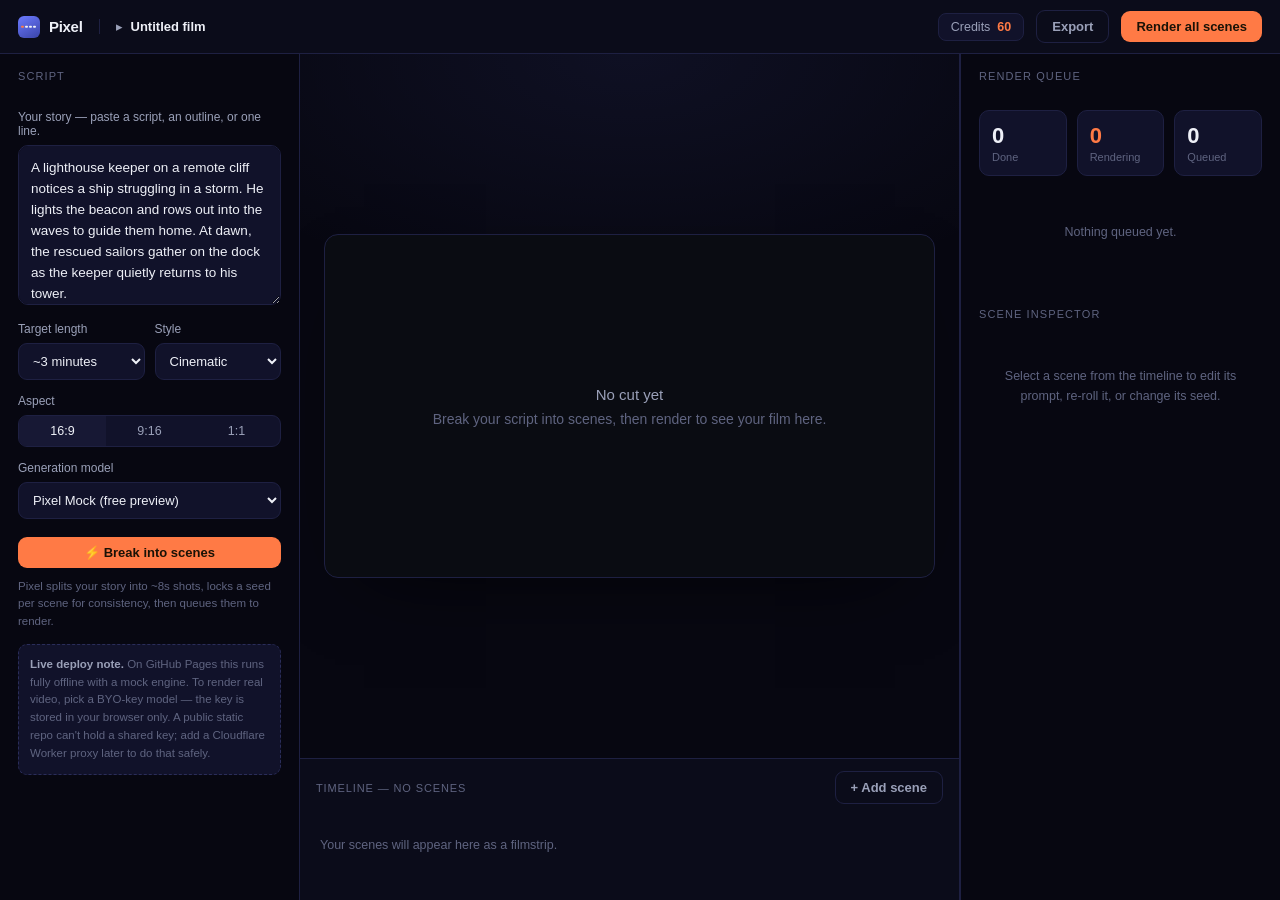
==== app.html @ e86238a8 "Added files" ====
<!DOCTYPE html>
<html lang="en">
<head>
<meta charset="UTF-8">
<meta name="viewport" content="width=device-width, initial-scale=1.0">
<title>Pixel Studio</title>
<style>
  :root{
    --bg:#070711;--bg-raise:#0b0c1a;--panel:#11122a;--panel-2:#171834;
    --line:#1e2042;--line-2:#2a2d5a;--ink:#eef0f7;--ink-dim:#9aa0b8;--ink-faint:#5f6480;
    --amber:#ff7a45;--amber-soft:rgba(255,122,69,.16);--indigo:#6c7bff;
    --green:#5ad19b;--radius:12px;--ease:cubic-bezier(.2,.7,.2,1);
  }
  *{box-sizing:border-box;margin:0;padding:0}
  body{background:var(--bg);color:var(--ink);height:100vh;overflow:hidden;
    font-family:"Inter",-apple-system,BlinkMacSystemFont,"Segoe UI",Roboto,sans-serif;
    -webkit-font-smoothing:antialiased;font-size:14px}
  button{font:inherit;cursor:pointer;border:0;background:none;color:inherit}
  input,textarea,select{font:inherit;color:inherit}
  ::-webkit-scrollbar{width:10px;height:10px}
  ::-webkit-scrollbar-thumb{background:var(--line-2);border-radius:8px;border:3px solid var(--bg)}
  :focus-visible{outline:2px solid var(--amber);outline-offset:2px;border-radius:6px}

  .app{display:grid;grid-template-rows:54px 1fr;height:100vh}

  /* top bar */
  .topbar{display:flex;align-items:center;justify-content:space-between;
    padding:0 18px;border-bottom:1px solid var(--line);background:var(--bg-raise)}
  .tb-left{display:flex;align-items:center;gap:16px}
  .brand{display:flex;align-items:center;gap:9px;font-weight:680;letter-spacing:-.02em;font-size:15px;color:var(--ink);text-decoration:none}
  .mark{width:22px;height:22px;border-radius:6px;background:linear-gradient(150deg,var(--indigo),#3a44a8);position:relative;overflow:hidden}
  .mark::after{content:"";position:absolute;left:3px;top:50%;transform:translateY(-50%);width:2.5px;height:2.5px;border-radius:50%;background:var(--amber);box-shadow:4px 0 0 #eef0f7,8px 0 0 #eef0f7,12px 0 0 #eef0f7}
  .proj{display:flex;align-items:center;gap:8px;color:var(--ink-dim);font-size:13px;padding-left:16px;border-left:1px solid var(--line)}
  .proj input{background:none;border:0;color:var(--ink);font-weight:560;width:200px}
  .tb-right{display:flex;align-items:center;gap:12px}
  .credits{font-size:12.5px;color:var(--ink-dim);display:flex;align-items:center;gap:7px;
    background:var(--panel);border:1px solid var(--line);padding:6px 12px;border-radius:8px}
  .credits b{color:var(--amber);font-variant-numeric:tabular-nums}
  .btn{padding:8px 15px;border-radius:9px;font-size:13px;font-weight:560;transition:.22s var(--ease)}
  .btn-amber{background:var(--amber);color:#1a1206}
  .btn-amber:hover{transform:translateY(-1px);box-shadow:0 10px 26px rgba(255,122,69,.26)}
  .btn-amber:disabled{opacity:.4;cursor:not-allowed;transform:none;box-shadow:none}
  .btn-ghost{color:var(--ink-dim);border:1px solid var(--line)}
  .btn-ghost:hover{color:var(--ink);border-color:var(--line-2)}

  /* body: 3 columns */
  .body{display:grid;grid-template-columns:300px 1fr 320px;overflow:hidden}
  .col{overflow-y:auto;border-right:1px solid var(--line)}
  .col:last-child{border-right:0;border-left:1px solid var(--line)}
  .pad{padding:18px}
  .col-head{font-size:11px;letter-spacing:.1em;text-transform:uppercase;color:var(--ink-faint);
    padding:16px 18px 10px;position:sticky;top:0;background:var(--bg);z-index:2}

  /* left: script + settings */
  label.fld{display:block;font-size:12px;color:var(--ink-dim);margin:0 0 7px}
  textarea.script{width:100%;min-height:160px;background:var(--panel);border:1px solid var(--line);
    border-radius:10px;padding:12px;resize:vertical;line-height:1.55;font-size:13.5px}
  textarea.script:focus{border-color:var(--line-2);outline:none}
  .row{display:flex;gap:10px;margin-top:14px}
  .ctrl{flex:1}
  select,.numin{width:100%;background:var(--panel);border:1px solid var(--line);border-radius:9px;padding:9px 10px;font-size:13px}
  .seg{display:flex;background:var(--panel);border:1px solid var(--line);border-radius:9px;overflow:hidden}
  .seg button{flex:1;padding:8px;font-size:12.5px;color:var(--ink-dim)}
  .seg button.on{background:var(--panel-2);color:var(--ink)}
  .breakdown-btn{width:100%;margin-top:18px}
  .hint{font-size:11.5px;color:var(--ink-faint);margin-top:10px;line-height:1.5}
  .model-pick{margin-top:8px}
  .keynote{margin-top:14px;font-size:11.5px;color:var(--ink-faint);background:var(--panel);
    border:1px dashed var(--line-2);border-radius:9px;padding:11px;line-height:1.55}
  .keynote b{color:var(--ink-dim)}

  /* center: timeline / canvas */
  .stage{display:grid;grid-template-rows:1fr auto;overflow:hidden;height:100%}
  .preview{display:grid;place-items:center;padding:24px;overflow:auto;position:relative;
    background:radial-gradient(700px 360px at 50% 0%,rgba(108,123,255,.08),transparent 70%)}
  .player{width:min(100%,720px);aspect-ratio:16/9;border-radius:14px;border:1px solid var(--line);
    background:#0a0c12;position:relative;overflow:hidden;box-shadow:0 30px 80px -40px rgba(0,0,0,.8)}
  .player .frame{position:absolute;inset:0;background-size:cover;background-position:center;transition:.4s}
  .player .empty{position:absolute;inset:0;display:grid;place-items:center;text-align:center;color:var(--ink-faint);padding:30px}
  .player .empty .big{font-size:15px;color:var(--ink-dim);margin-bottom:8px}
  .player .ov{position:absolute;left:14px;top:14px;font-size:11px;background:rgba(8,10,16,.7);
    backdrop-filter:blur(5px);padding:5px 10px;border-radius:7px;color:var(--ink-dim)}
  .player .ply{position:absolute;left:50%;bottom:16px;transform:translateX(-50%);display:flex;gap:8px;align-items:center;
    background:rgba(8,10,16,.66);backdrop-filter:blur(8px);padding:8px 12px;border-radius:100px;border:1px solid var(--line)}
  .player .ply button{width:28px;height:28px;border-radius:50%;display:grid;place-items:center;color:var(--ink)}
  .player .scrub{width:200px;height:4px;border-radius:3px;background:var(--line-2);position:relative}
  .player .scrub i{position:absolute;left:0;top:0;height:100%;width:0;background:var(--amber);border-radius:3px}
  .ttime{font-size:11px;color:var(--ink-dim);font-variant-numeric:tabular-nums}

  /* timeline tracks */
  .tl{border-top:1px solid var(--line);background:var(--bg-raise);padding:12px 16px 16px}
  .tl-top{display:flex;justify-content:space-between;align-items:center;margin-bottom:10px}
  .tl-top .lbl{font-size:11px;letter-spacing:.08em;text-transform:uppercase;color:var(--ink-faint)}
  .tl-actions{display:flex;gap:8px}
  .scenes{display:flex;gap:8px;overflow-x:auto;padding-bottom:8px}
  .sc{flex:0 0 132px;border-radius:10px;border:1px solid var(--line);background:var(--panel);
    overflow:hidden;cursor:pointer;transition:.2s var(--ease);position:relative}
  .sc:hover{border-color:var(--line-2);transform:translateY(-2px)}
  .sc.sel{border-color:var(--amber)}
  .sc .thumb{height:72px;background-size:cover;background-position:center;position:relative}
  .sc.queued .thumb{filter:grayscale(.6) brightness(.6)}
  .sc.rendering .thumb::after{content:"";position:absolute;inset:0;
    background:linear-gradient(110deg,transparent 30%,rgba(255,122,69,.28) 50%,transparent 70%);
    background-size:200% 100%;animation:sweep 1.4s linear infinite}
  @keyframes sweep{0%{background-position:200% 0}100%{background-position:-60% 0}}
  .sc .meta{padding:7px 9px}
  .sc .meta .t{font-size:11px;font-weight:560;white-space:nowrap;overflow:hidden;text-overflow:ellipsis}
  .sc .meta .s{font-size:10px;color:var(--ink-faint);margin-top:2px;display:flex;align-items:center;gap:5px}
  .sc .meta .s .pip{width:6px;height:6px;border-radius:50%;background:var(--ink-faint)}
  .sc.done .pip{background:var(--green)}
  .sc.rendering .pip{background:var(--amber)}
  .sc .pbar{height:3px;background:var(--line);position:relative}
  .sc .pbar i{position:absolute;inset:0;width:0;background:var(--amber);transition:width .4s}
  .sc.done .pbar i{width:100%;background:var(--green)}

  /* right: render queue + scene inspector */
  .queue-stat{display:flex;gap:10px;margin-bottom:16px}
  .qs{flex:1;background:var(--panel);border:1px solid var(--line);border-radius:10px;padding:12px}
  .qs .v{font-size:22px;font-weight:680;letter-spacing:-.02em;font-variant-numeric:tabular-nums}
  .qs .k{font-size:11px;color:var(--ink-faint);margin-top:2px}
  .qs.act .v{color:var(--amber)}
  .qrow{display:flex;align-items:center;gap:11px;padding:11px 0;border-bottom:1px solid var(--line)}
  .qrow .qi{width:30px;height:30px;border-radius:8px;flex:0 0 30px;background-size:cover;background-position:center;position:relative}
  .qrow .qt{flex:1;min-width:0}
  .qrow .qt .a{font-size:12.5px;white-space:nowrap;overflow:hidden;text-overflow:ellipsis}
  .qrow .qt .b{font-size:11px;color:var(--ink-faint);margin-top:2px}
  .qrow .qstate{font-size:11px;padding:3px 8px;border-radius:6px;background:var(--panel);color:var(--ink-dim);white-space:nowrap}
  .qrow.rendering .qstate{background:var(--amber-soft);color:var(--amber)}
  .qrow.done .qstate{color:var(--green)}

  .inspector{margin-top:6px}
  .insp-thumb{width:100%;aspect-ratio:16/9;border-radius:10px;background-size:cover;background-position:center;border:1px solid var(--line);margin-bottom:12px}
  .insp-prompt{width:100%;min-height:80px;background:var(--panel);border:1px solid var(--line);border-radius:9px;padding:10px;font-size:12.5px;line-height:1.5;resize:vertical}
  .insp-actions{display:flex;gap:8px;margin-top:10px}
  .insp-actions .btn{flex:1;text-align:center}
  .empty-insp{color:var(--ink-faint);font-size:12.5px;text-align:center;padding:30px 10px;line-height:1.6}

  .toast{position:fixed;bottom:22px;left:50%;transform:translateX(-50%) translateY(20px);
    background:var(--panel-2);border:1px solid var(--line-2);border-radius:10px;padding:11px 16px;
    font-size:13px;opacity:0;transition:.3s var(--ease);z-index:100;box-shadow:0 20px 50px -20px rgba(0,0,0,.7)}
  .toast.show{opacity:1;transform:translateX(-50%) translateY(0)}

  @media(max-width:1080px){.body{grid-template-columns:260px 1fr}.col.right{display:none}}
  @media(max-width:720px){.body{grid-template-columns:1fr}.col.left{display:none}}
  @media(prefers-reduced-motion:reduce){*{animation:none!important;transition:none!important}}
</style>
</head>
<body>
<div class="app">

  <!-- TOP BAR -->
  <div class="topbar">
    <div class="tb-left">
      <a class="brand" href="index.html"><span class="mark"></span>Pixel</a>
      <div class="proj">▸ <input id="projname" value="Untitled film" spellcheck="false"></div>
    </div>
    <div class="tb-right">
      <div class="credits">Credits <b id="credits">60</b></div>
      <button class="btn btn-ghost" id="exportBtn">Export</button>
      <button class="btn btn-amber" id="renderAll">Render all scenes</button>
    </div>
  </div>

  <div class="body">
    <!-- LEFT: script + settings -->
    <div class="col left">
      <div class="col-head">Script</div>
      <div class="pad">
        <label class="fld">Your story — paste a script, an outline, or one line.</label>
        <textarea class="script" id="script" spellcheck="false">A lighthouse keeper on a remote cliff notices a ship struggling in a storm. He lights the beacon and rows out into the waves to guide them home. At dawn, the rescued sailors gather on the dock as the keeper quietly returns to his tower.</textarea>

        <div class="row">
          <div class="ctrl">
            <label class="fld">Target length</label>
            <select id="length">
              <option value="60">~1 minute</option>
              <option value="180" selected>~3 minutes</option>
              <option value="300">~5 minutes</option>
            </select>
          </div>
          <div class="ctrl">
            <label class="fld">Style</label>
            <select id="style">
              <option>Cinematic</option><option>Animated</option><option>Documentary</option><option>Noir</option>
            </select>
          </div>
        </div>

        <div class="row">
          <div class="ctrl">
            <label class="fld">Aspect</label>
            <div class="seg" id="aspect">
              <button class="on" data-a="16:9">16:9</button>
              <button data-a="9:16">9:16</button>
              <button data-a="1:1">1:1</button>
            </div>
          </div>
        </div>

        <div class="model-pick">
          <label class="fld" style="margin-top:14px">Generation model</label>
          <select id="model">
            <option value="mock">Pixel Mock (free preview)</option>
            <option value="runway">Runway Gen-4 (BYO key)</option>
            <option value="luma">Luma Dream Machine (BYO key)</option>
            <option value="kling">Kling via fal.ai (BYO key)</option>
            <option value="wan">Wan 2.2 self-hosted</option>
          </select>
        </div>

        <button class="btn btn-amber breakdown-btn" id="breakdown">⚡ Break into scenes</button>
        <p class="hint">Pixel splits your story into ~8s shots, locks a seed per scene for consistency, then queues them to render.</p>

        <div class="keynote">
          <b>Live deploy note.</b> On GitHub Pages this runs fully offline with a mock engine. To render real video, pick a BYO-key model — the key is stored in your browser only. A public static repo can't hold a shared key; add a Cloudflare Worker proxy later to do that safely.
        </div>
      </div>
    </div>

    <!-- CENTER: preview + timeline -->
    <div class="col" style="overflow:hidden">
      <div class="stage">
        <div class="preview">
          <div class="player" id="player">
            <div class="empty" id="playerEmpty">
              <div>
                <div class="big">No cut yet</div>
                Break your script into scenes, then render to see your film here.
              </div>
            </div>
            <div class="frame" id="playerFrame" style="display:none"></div>
            <div class="ov" id="playerOv" style="display:none"></div>
            <div class="ply" id="playerCtrl" style="display:none">
              <button id="playBtn">▶</button>
              <div class="scrub" id="scrub"><i id="scrubFill"></i></div>
              <span class="ttime" id="ttime">00:00 / 00:00</span>
            </div>
          </div>
        </div>

        <div class="tl">
          <div class="tl-top">
            <span class="lbl" id="tlLabel">Timeline — no scenes</span>
            <div class="tl-actions">
              <button class="btn btn-ghost" id="addScene">+ Add scene</button>
            </div>
          </div>
          <div class="scenes" id="scenes">
            <div style="color:var(--ink-faint);font-size:12.5px;padding:24px 4px">Your scenes will appear here as a filmstrip.</div>
          </div>
        </div>
      </div>
    </div>

    <!-- RIGHT: render queue + inspector -->
    <div class="col right">
      <div class="col-head">Render queue</div>
      <div class="pad">
        <div class="queue-stat">
          <div class="qs done-stat"><div class="v" id="statDone">0</div><div class="k">Done</div></div>
          <div class="qs act"><div class="v" id="statRender">0</div><div class="k">Rendering</div></div>
          <div class="qs"><div class="v" id="statQueue">0</div><div class="k">Queued</div></div>
        </div>
        <div id="queueList"><p class="empty-insp">Nothing queued yet.</p></div>

        <div class="col-head" style="padding-left:0;margin-top:20px">Scene inspector</div>
        <div class="inspector" id="inspector">
          <p class="empty-insp">Select a scene from the timeline to edit its prompt, re-roll it, or change its seed.</p>
        </div>
      </div>
    </div>
  </div>
</div>
<div class="toast" id="toast"></div>

<script>
/* ============================================================
   Pixel Studio — offline mock engine.
   Clean seam for a real API is marked: see generateScene().
   ============================================================ */

const grads=[
  'linear-gradient(135deg,#1a2a4a,#0d1626)','linear-gradient(135deg,#3a2a1a,#1a1410)',
  'linear-gradient(135deg,#2a1a3a,#140d1f)','linear-gradient(135deg,#1a3a2e,#0d1f18)',
  'linear-gradient(135deg,#3a1a2a,#1f0d16)','linear-gradient(135deg,#243a4a,#0d1a26)',
  'linear-gradient(135deg,#2a2a1a,#16160d)','linear-gradient(135deg,#1a1a3a,#0d0d1f)',
  'linear-gradient(135deg,#3a2438,#1f0d18)','linear-gradient(135deg,#1a3a3a,#0d1f1f)'
];

let state={ scenes:[], selected:null, credits:60, playing:false, playT:0 };
const $=id=>document.getElementById(id);

function toast(msg){const t=$('toast');t.textContent=msg;t.classList.add('show');clearTimeout(t._t);t._t=setTimeout(()=>t.classList.remove('show'),2600);}
function setCredits(n){state.credits=Math.max(0,n);$('credits').textContent=state.credits;}

/* --- 1. Break script into scenes --------------------------------- */
function breakIntoScenes(){
  const text=$('script').value.trim();
  if(!text){toast('Add a script first.');return;}
  const target=+$('length').value;
  const style=$('style').value;
  // naive sentence split -> scenes; long targets get more scenes by chunking
  let units=text.split(/(?<=[.!?])\s+/).filter(Boolean);
  const wantScenes=Math.max(3,Math.round(target/13)); // ~13s screen time per scene incl. pad
  // expand or merge to roughly hit wantScenes
  while(units.length<wantScenes){ // split longest by comma
    let li=units.reduce((m,u,i,a)=>u.length>a[m].length?i:m,0);
    const parts=units[li].split(/,\s+/);
    if(parts.length>1){units.splice(li,1,parts.slice(0,Math.ceil(parts.length/2)).join(', '),parts.slice(Math.ceil(parts.length/2)).join(', '));}
    else units.push(units[li]+' (continued)');
  }
  units=units.slice(0,Math.max(wantScenes,units.length>wantScenes?wantScenes:units.length));

  const seedBase=Math.floor(Math.random()*90000);
  state.scenes=units.map((u,i)=>({
    id:'sc'+i+'_'+Date.now(),
    n:i+1,
    title:shortTitle(u),
    prompt:`${style} shot — ${u}`,
    seed:seedBase+i,            // seed locking = consistency across scenes
    grad:grads[i%grads.length],
    status:'idle',              // idle | rendering | done
    progress:0,
    dur:8
  }));
  state.selected=null;
  renderScenes();renderQueue();renderInspector();
  $('tlLabel').textContent=`Timeline — ${state.scenes.length} scenes · seed-locked`;
  toast(`Split into ${state.scenes.length} scenes. Ready to render.`);
}

function shortTitle(s){
  const w=s.replace(/[^a-zA-Z ]/g,'').split(/\s+/).filter(Boolean).slice(0,4).join(' ');
  return w.charAt(0).toUpperCase()+w.slice(1);
}

/* --- 2. Render scenes (THE API SEAM) ----------------------------- */
/*
   To wire a real model, replace the body of generateScene() with a fetch:

   async function generateScene(scene){
     const key = localStorage.getItem('reel_'+model+'_key');
     const res = await fetch(API_URL, {method:'POST',
       headers:{'Authorization':'Bearer '+key,'Content-Type':'application/json'},
       body: JSON.stringify({prompt:scene.prompt, seed:scene.seed, duration:scene.dur})});
     // poll the job, then set scene.videoUrl = result.url;
   }
   For now we simulate progress so the whole UI works offline.
*/
let renderTimer=null;
function generateScene(scene){ scene.status='rendering'; scene.progress=2; }

function renderAll(){
  const pending=state.scenes.filter(s=>s.status!=='done');
  if(!pending.length){toast('Break your script into scenes first.');return;}
  const cost=pending.reduce((a,s)=>a+s.dur,0);
  if(cost>state.credits){toast(`Need ${cost} credits, you have ${state.credits}.`);return;}
  setCredits(state.credits-cost);
  // start up to 3 in parallel (the "parallel queue" feature)
  startQueue();
  toast(`Rendering ${pending.length} scenes · ${cost} credits used.`);
}

const PARALLEL=3;
function startQueue(){
  if(renderTimer) return;
  renderTimer=setInterval(()=>{
    // promote queued -> rendering up to PARALLEL concurrent
    let renderingCount=state.scenes.filter(s=>s.status==='rendering').length;
    for(const s of state.scenes){
      if(renderingCount>=PARALLEL) break;
      if(s.status==='idle'){ generateScene(s); renderingCount++; }
    }
    // advance all rendering scenes
    state.scenes.forEach(s=>{
      if(s.status==='rendering'){
        s.progress+=4+Math.random()*10;
        if(s.progress>=100){s.progress=100;s.status='done';}
      }
    });
    renderScenes();renderQueue();
    if(state.selected) renderInspector();
    // finished when nothing is idle or rendering
    const remaining=state.scenes.some(s=>s.status==='idle'||s.status==='rendering');
    if(!remaining){
      clearInterval(renderTimer);renderTimer=null;
      buildPlayback();toast('Render complete. Your cut is ready.');
    }
  },420);
}

/* --- render the filmstrip ---------------------------------------- */
function renderScenes(){
  const wrap=$('scenes');
  if(!state.scenes.length){wrap.innerHTML='<div style="color:var(--ink-faint);font-size:12.5px;padding:24px 4px">Your scenes will appear here as a filmstrip.</div>';return;}
  wrap.innerHTML='';
  state.scenes.forEach(s=>{
    const el=document.createElement('div');
    el.className='sc '+s.status+(state.selected===s.id?' sel':'')+(s.status==='idle'?' queued':'');
    const stateLabel=s.status==='done'?'Ready':s.status==='rendering'?Math.round(s.progress)+'%':'Queued';
    el.innerHTML=`
      <div class="thumb" style="background:${s.grad}"></div>
      <div class="meta">
        <div class="t">${s.n}. ${s.title}</div>
        <div class="s"><span class="pip"></span>${stateLabel} · ${s.dur}s</div>
      </div>
      <div class="pbar"><i style="width:${s.status==='done'?100:s.progress}%"></i></div>`;
    el.onclick=()=>{state.selected=s.id;renderScenes();renderInspector();showFrame(s);};
    wrap.appendChild(el);
  });
}

/* --- render queue panel ------------------------------------------ */
function renderQueue(){
  const done=state.scenes.filter(s=>s.status==='done').length;
  const rend=state.scenes.filter(s=>s.status==='rendering').length;
  const q=state.scenes.filter(s=>s.status==='idle').length;
  $('statDone').textContent=done;$('statRender').textContent=rend;$('statQueue').textContent=q;
  const list=$('queueList');
  if(!state.scenes.length){list.innerHTML='<p class="empty-insp">Nothing queued yet.</p>';return;}
  list.innerHTML='';
  state.scenes.forEach(s=>{
    const r=document.createElement('div');
    r.className='qrow '+s.status;
    const st=s.status==='done'?'✓ Ready':s.status==='rendering'?Math.round(s.progress)+'%':'Queued';
    r.innerHTML=`<div class="qi" style="background:${s.grad}"></div>
      <div class="qt"><div class="a">${s.n}. ${s.title}</div><div class="b">seed ${s.seed} · ${s.dur}s</div></div>
      <div class="qstate">${st}</div>`;
    list.appendChild(r);
  });
}

/* --- scene inspector --------------------------------------------- */
function renderInspector(){
  const ins=$('inspector');
  const s=state.scenes.find(x=>x.id===state.selected);
  if(!s){ins.innerHTML='<p class="empty-insp">Select a scene from the timeline to edit its prompt, re-roll it, or change its seed.</p>';return;}
  ins.innerHTML=`
    <div class="insp-thumb" style="background:${s.grad}"></div>
    <label class="fld">Scene ${s.n} prompt</label>
    <textarea class="insp-prompt" id="inspPrompt">${s.prompt}</textarea>
    <div class="row" style="margin-top:10px">
      <div class="ctrl"><label class="fld">Seed</label><input class="numin" id="inspSeed" value="${s.seed}"></div>
      <div class="ctrl"><label class="fld">Duration (s)</label><input class="numin" id="inspDur" value="${s.dur}"></div>
    </div>
    <div class="insp-actions">
      <button class="btn btn-ghost" id="reroll">⟳ Re-roll scene</button>
      <button class="btn btn-amber" id="applyScene">Apply</button>
    </div>
    <p class="hint">Re-rolling regenerates only this scene. A new seed changes the shot; the same seed keeps it consistent.</p>`;
  $('reroll').onclick=()=>{
    if(state.credits<s.dur){toast('Not enough credits to re-roll.');return;}
    setCredits(state.credits-s.dur);
    s.seed=Math.floor(Math.random()*90000);s.grad=grads[Math.floor(Math.random()*grads.length)];
    s.status='rendering';s.progress=2;renderScenes();renderQueue();renderInspector();startQueue();
    toast(`Re-rolling scene ${s.n}.`);
  };
  $('applyScene').onclick=()=>{
    s.prompt=$('inspPrompt').value;s.seed=+$('inspSeed').value||s.seed;s.dur=Math.max(2,+$('inspDur').value||8);
    renderScenes();renderQueue();toast('Scene updated.');
  };
}

/* --- preview frame + playback ------------------------------------ */
function showFrame(s){
  $('playerEmpty').style.display='none';
  const f=$('playerFrame');f.style.display='block';f.style.background=s.grad;f.style.backgroundSize='cover';
  $('playerOv').style.display='block';$('playerOv').textContent=`Scene ${s.n} · ${s.title} · seed ${s.seed}`;
}
let playTimer=null,totalDur=0,frameStops=[];
function buildPlayback(){
  const done=state.scenes.filter(s=>s.status==='done');
  if(!done.length)return;
  $('playerCtrl').style.display='flex';
  totalDur=done.reduce((a,s)=>a+s.dur,0);
  frameStops=[];let acc=0;done.forEach(s=>{frameStops.push({t:acc,grad:s.grad,n:s.n,title:s.title});acc+=s.dur;});
  state.playT=0;updatePlayhead();
  $('ttime').textContent=`00:00 / ${fmt(totalDur)}`;
}
function fmt(sec){const m=Math.floor(sec/60),s=Math.floor(sec%60);return String(m).padStart(2,'0')+':'+String(s).padStart(2,'0');}
function updatePlayhead(){
  const pct=totalDur?state.playT/totalDur*100:0;
  $('scrubFill').style.width=pct+'%';
  $('ttime').textContent=`${fmt(state.playT)} / ${fmt(totalDur)}`;
  let cur=frameStops[0];for(const fs of frameStops){if(state.playT>=fs.t)cur=fs;}
  if(cur){const f=$('playerFrame');f.style.display='block';f.style.background=cur.grad;f.style.backgroundSize='cover';$('playerEmpty').style.display='none';
    $('playerOv').style.display='block';$('playerOv').textContent=`Scene ${cur.n} · ${cur.title}`;}
}
function togglePlay(){
  if(!totalDur){toast('Render scenes first.');return;}
  state.playing=!state.playing;$('playBtn').textContent=state.playing?'❚❚':'▶';
  if(state.playing){playTimer=setInterval(()=>{state.playT+=0.1;if(state.playT>=totalDur){state.playT=totalDur;togglePlay();}updatePlayhead();},100);}
  else clearInterval(playTimer);
}

/* --- wiring ------------------------------------------------------ */
$('breakdown').onclick=breakIntoScenes;
$('renderAll').onclick=renderAll;
$('addScene').onclick=()=>{
  if(!state.scenes.length){toast('Break your script first.');return;}
  const i=state.scenes.length;
  state.scenes.push({id:'sc'+i+'_'+Date.now(),n:i+1,title:'New scene',prompt:'Cinematic shot — describe this scene',seed:Math.floor(Math.random()*90000),grad:grads[i%grads.length],status:'idle',progress:0,dur:8});
  renderScenes();renderQueue();toast('Scene added.');
};
$('playBtn').onclick=togglePlay;
$('scrub').onclick=e=>{if(!totalDur)return;const r=e.currentTarget.getBoundingClientRect();state.playT=(e.clientX-r.left)/r.width*totalDur;updatePlayhead();};
$('exportBtn').onclick=()=>{
  const done=state.scenes.filter(s=>s.status==='done').length;
  if(!done){toast('Nothing to export yet — render some scenes.');return;}
  toast(`Exporting ${fmt(totalDur)} · 1080p — stitching ${done} scenes…`);
};
document.querySelectorAll('#aspect button').forEach(b=>b.onclick=()=>{document.querySelectorAll('#aspect button').forEach(x=>x.classList.remove('on'));b.classList.add('on');});
$('model').onchange=e=>{ if(e.target.value!=='mock'){toast('BYO-key model selected — add your API key in settings to render for real.');} };

renderScenes();renderQueue();renderInspector();
</script>
</body>
</html>
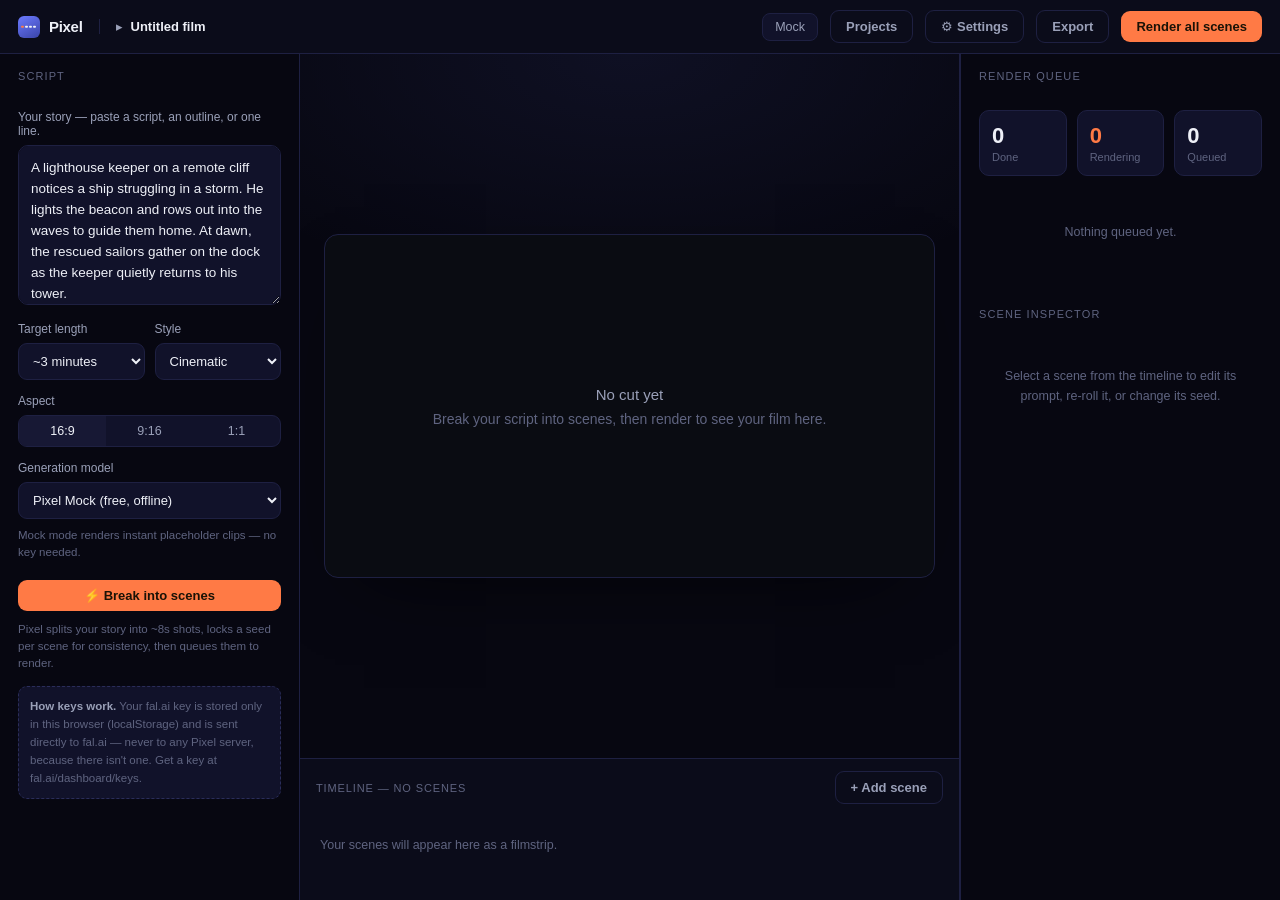
==== commit fc299623: "updated" ====
--- a/app.html
+++ b/app.html
@@ -143,6 +143,33 @@
   @media(max-width:1080px){.body{grid-template-columns:260px 1fr}.col.right{display:none}}
   @media(max-width:720px){.body{grid-template-columns:1fr}.col.left{display:none}}
   @media(prefers-reduced-motion:reduce){*{animation:none!important;transition:none!important}}
+  /* modals */
+  .modal{position:fixed;inset:0;z-index:200;background:rgba(4,4,10,.78);backdrop-filter:blur(10px);
+    display:none;place-items:center;padding:24px}
+  .modal.show{display:grid}
+  .modal-card{width:min(440px,100%);background:var(--panel);border:1px solid var(--line-2);border-radius:16px;
+    overflow:hidden;box-shadow:0 50px 140px -40px rgba(0,0,0,.9)}
+  .modal-head{display:flex;align-items:center;justify-content:space-between;padding:18px 20px;border-bottom:1px solid var(--line)}
+  .modal-head h3{font-size:16px;letter-spacing:-.02em}
+  .modal-x{width:32px;height:32px;border-radius:8px;color:var(--ink-dim);font-size:16px}
+  .modal-x:hover{background:var(--panel-2);color:var(--ink)}
+  .modal-body{padding:20px}
+  .modal-in{width:100%;background:var(--bg-raise);border:1px solid var(--line);border-radius:9px;padding:11px 12px;font-size:13px;color:var(--ink)}
+  .modal-in:focus{outline:none;border-color:var(--amber)}
+  .modal-actions{display:flex;gap:8px;margin-top:18px;justify-content:flex-end}
+  .keystatus{margin-top:14px;font-size:12px;padding:9px 11px;border-radius:8px;display:none}
+  .keystatus.ok{display:block;background:rgba(90,209,155,.12);color:var(--green)}
+  .keystatus.err{display:block;background:rgba(255,93,110,.12);color:#ff8a9c}
+  .keystatus.busy{display:block;background:var(--amber-soft);color:var(--amber)}
+  .proj-list{display:flex;flex-direction:column;gap:8px;max-height:340px;overflow-y:auto}
+  .proj-item{display:flex;align-items:center;gap:11px;padding:11px 12px;border:1px solid var(--line);border-radius:10px;background:var(--bg-raise);transition:.2s var(--ease)}
+  .proj-item:hover{border-color:var(--line-2)}
+  .proj-item .pi-body{flex:1;min-width:0;cursor:pointer}
+  .proj-item .pi-name{font-size:13.5px;font-weight:560;white-space:nowrap;overflow:hidden;text-overflow:ellipsis}
+  .proj-item .pi-meta{font-size:11px;color:var(--ink-faint);margin-top:2px}
+  .proj-item .pi-del{width:28px;height:28px;border-radius:7px;color:var(--ink-faint);flex:0 0 28px}
+  .proj-item .pi-del:hover{background:rgba(255,93,110,.12);color:#ff8a9c}
+  .modeBadge-real{background:var(--amber-soft)!important;color:var(--amber)!important;border-color:transparent!important}
 </style>
 </head>
 <body>
@@ -155,7 +182,9 @@
       <div class="proj">▸ <input id="projname" value="Untitled film" spellcheck="false"></div>
     </div>
     <div class="tb-right">
-      <div class="credits">Credits <b id="credits">60</b></div>
+      <div class="credits" id="modeBadge" title="Generation mode">Mock</div>
+      <button class="btn btn-ghost" id="projectsBtn">Projects</button>
+      <button class="btn btn-ghost" id="settingsBtn">⚙ Settings</button>
       <button class="btn btn-ghost" id="exportBtn">Export</button>
       <button class="btn btn-amber" id="renderAll">Render all scenes</button>
     </div>
@@ -200,19 +229,20 @@
         <div class="model-pick">
           <label class="fld" style="margin-top:14px">Generation model</label>
           <select id="model">
-            <option value="mock">Pixel Mock (free preview)</option>
-            <option value="runway">Runway Gen-4 (BYO key)</option>
-            <option value="luma">Luma Dream Machine (BYO key)</option>
-            <option value="kling">Kling via fal.ai (BYO key)</option>
-            <option value="wan">Wan 2.2 self-hosted</option>
+            <option value="mock">Pixel Mock (free, offline)</option>
+            <option value="fal-ltx">LTX Video — fast (fal.ai key)</option>
+            <option value="fal-kling">Kling 1.6 (fal.ai key)</option>
+            <option value="fal-luma">Luma Dream Machine (fal.ai key)</option>
+            <option value="fal-wan">Wan 2.2 (fal.ai key)</option>
           </select>
+          <p class="hint" id="modelHint" style="margin-top:8px">Mock mode renders instant placeholder clips — no key needed. Pick a fal.ai model and add your key in Settings to generate real video.</p>
         </div>
 
         <button class="btn btn-amber breakdown-btn" id="breakdown">⚡ Break into scenes</button>
         <p class="hint">Pixel splits your story into ~8s shots, locks a seed per scene for consistency, then queues them to render.</p>
 
         <div class="keynote">
-          <b>Live deploy note.</b> On GitHub Pages this runs fully offline with a mock engine. To render real video, pick a BYO-key model — the key is stored in your browser only. A public static repo can't hold a shared key; add a Cloudflare Worker proxy later to do that safely.
+          <b>How keys work.</b> Your fal.ai key is stored only in this browser (localStorage) and is sent directly to fal.ai — never to any Pixel server, because there isn't one. Get a key at fal.ai/dashboard/keys.
         </div>
       </div>
     </div>
@@ -229,6 +259,7 @@
               </div>
             </div>
             <div class="frame" id="playerFrame" style="display:none"></div>
+            <video id="playerVideo" style="display:none;position:absolute;inset:0;width:100%;height:100%;object-fit:cover;background:#000" playsinline muted></video>
             <div class="ov" id="playerOv" style="display:none"></div>
             <div class="ply" id="playerCtrl" style="display:none">
               <button id="playBtn">▶</button>
@@ -273,246 +304,43 @@
 </div>
 <div class="toast" id="toast"></div>
 
-<script>
-/* ============================================================
-   Pixel Studio — offline mock engine.
-   Clean seam for a real API is marked: see generateScene().
-   ============================================================ */
-
-const grads=[
-  'linear-gradient(135deg,#1a2a4a,#0d1626)','linear-gradient(135deg,#3a2a1a,#1a1410)',
-  'linear-gradient(135deg,#2a1a3a,#140d1f)','linear-gradient(135deg,#1a3a2e,#0d1f18)',
-  'linear-gradient(135deg,#3a1a2a,#1f0d16)','linear-gradient(135deg,#243a4a,#0d1a26)',
-  'linear-gradient(135deg,#2a2a1a,#16160d)','linear-gradient(135deg,#1a1a3a,#0d0d1f)',
-  'linear-gradient(135deg,#3a2438,#1f0d18)','linear-gradient(135deg,#1a3a3a,#0d1f1f)'
-];
-
-let state={ scenes:[], selected:null, credits:60, playing:false, playT:0 };
-const $=id=>document.getElementById(id);
-
-function toast(msg){const t=$('toast');t.textContent=msg;t.classList.add('show');clearTimeout(t._t);t._t=setTimeout(()=>t.classList.remove('show'),2600);}
-function setCredits(n){state.credits=Math.max(0,n);$('credits').textContent=state.credits;}
-
-/* --- 1. Break script into scenes --------------------------------- */
-function breakIntoScenes(){
-  const text=$('script').value.trim();
-  if(!text){toast('Add a script first.');return;}
-  const target=+$('length').value;
-  const style=$('style').value;
-  // naive sentence split -> scenes; long targets get more scenes by chunking
-  let units=text.split(/(?<=[.!?])\s+/).filter(Boolean);
-  const wantScenes=Math.max(3,Math.round(target/13)); // ~13s screen time per scene incl. pad
-  // expand or merge to roughly hit wantScenes
-  while(units.length<wantScenes){ // split longest by comma
-    let li=units.reduce((m,u,i,a)=>u.length>a[m].length?i:m,0);
-    const parts=units[li].split(/,\s+/);
-    if(parts.length>1){units.splice(li,1,parts.slice(0,Math.ceil(parts.length/2)).join(', '),parts.slice(Math.ceil(parts.length/2)).join(', '));}
-    else units.push(units[li]+' (continued)');
-  }
-  units=units.slice(0,Math.max(wantScenes,units.length>wantScenes?wantScenes:units.length));
-
-  const seedBase=Math.floor(Math.random()*90000);
-  state.scenes=units.map((u,i)=>({
-    id:'sc'+i+'_'+Date.now(),
-    n:i+1,
-    title:shortTitle(u),
-    prompt:`${style} shot — ${u}`,
-    seed:seedBase+i,            // seed locking = consistency across scenes
-    grad:grads[i%grads.length],
-    status:'idle',              // idle | rendering | done
-    progress:0,
-    dur:8
-  }));
-  state.selected=null;
-  renderScenes();renderQueue();renderInspector();
-  $('tlLabel').textContent=`Timeline — ${state.scenes.length} scenes · seed-locked`;
-  toast(`Split into ${state.scenes.length} scenes. Ready to render.`);
-}
-
-function shortTitle(s){
-  const w=s.replace(/[^a-zA-Z ]/g,'').split(/\s+/).filter(Boolean).slice(0,4).join(' ');
-  return w.charAt(0).toUpperCase()+w.slice(1);
-}
-
-/* --- 2. Render scenes (THE API SEAM) ----------------------------- */
-/*
-   To wire a real model, replace the body of generateScene() with a fetch:
-
-   async function generateScene(scene){
-     const key = localStorage.getItem('reel_'+model+'_key');
-     const res = await fetch(API_URL, {method:'POST',
-       headers:{'Authorization':'Bearer '+key,'Content-Type':'application/json'},
-       body: JSON.stringify({prompt:scene.prompt, seed:scene.seed, duration:scene.dur})});
-     // poll the job, then set scene.videoUrl = result.url;
-   }
-   For now we simulate progress so the whole UI works offline.
-*/
-let renderTimer=null;
-function generateScene(scene){ scene.status='rendering'; scene.progress=2; }
-
-function renderAll(){
-  const pending=state.scenes.filter(s=>s.status!=='done');
-  if(!pending.length){toast('Break your script into scenes first.');return;}
-  const cost=pending.reduce((a,s)=>a+s.dur,0);
-  if(cost>state.credits){toast(`Need ${cost} credits, you have ${state.credits}.`);return;}
-  setCredits(state.credits-cost);
-  // start up to 3 in parallel (the "parallel queue" feature)
-  startQueue();
-  toast(`Rendering ${pending.length} scenes · ${cost} credits used.`);
-}
-
-const PARALLEL=3;
-function startQueue(){
-  if(renderTimer) return;
-  renderTimer=setInterval(()=>{
-    // promote queued -> rendering up to PARALLEL concurrent
-    let renderingCount=state.scenes.filter(s=>s.status==='rendering').length;
-    for(const s of state.scenes){
-      if(renderingCount>=PARALLEL) break;
-      if(s.status==='idle'){ generateScene(s); renderingCount++; }
-    }
-    // advance all rendering scenes
-    state.scenes.forEach(s=>{
-      if(s.status==='rendering'){
-        s.progress+=4+Math.random()*10;
-        if(s.progress>=100){s.progress=100;s.status='done';}
-      }
-    });
-    renderScenes();renderQueue();
-    if(state.selected) renderInspector();
-    // finished when nothing is idle or rendering
-    const remaining=state.scenes.some(s=>s.status==='idle'||s.status==='rendering');
-    if(!remaining){
-      clearInterval(renderTimer);renderTimer=null;
-      buildPlayback();toast('Render complete. Your cut is ready.');
-    }
-  },420);
-}
-
-/* --- render the filmstrip ---------------------------------------- */
-function renderScenes(){
-  const wrap=$('scenes');
-  if(!state.scenes.length){wrap.innerHTML='<div style="color:var(--ink-faint);font-size:12.5px;padding:24px 4px">Your scenes will appear here as a filmstrip.</div>';return;}
-  wrap.innerHTML='';
-  state.scenes.forEach(s=>{
-    const el=document.createElement('div');
-    el.className='sc '+s.status+(state.selected===s.id?' sel':'')+(s.status==='idle'?' queued':'');
-    const stateLabel=s.status==='done'?'Ready':s.status==='rendering'?Math.round(s.progress)+'%':'Queued';
-    el.innerHTML=`
-      <div class="thumb" style="background:${s.grad}"></div>
-      <div class="meta">
-        <div class="t">${s.n}. ${s.title}</div>
-        <div class="s"><span class="pip"></span>${stateLabel} · ${s.dur}s</div>
-      </div>
-      <div class="pbar"><i style="width:${s.status==='done'?100:s.progress}%"></i></div>`;
-    el.onclick=()=>{state.selected=s.id;renderScenes();renderInspector();showFrame(s);};
-    wrap.appendChild(el);
-  });
-}
-
-/* --- render queue panel ------------------------------------------ */
-function renderQueue(){
-  const done=state.scenes.filter(s=>s.status==='done').length;
-  const rend=state.scenes.filter(s=>s.status==='rendering').length;
-  const q=state.scenes.filter(s=>s.status==='idle').length;
-  $('statDone').textContent=done;$('statRender').textContent=rend;$('statQueue').textContent=q;
-  const list=$('queueList');
-  if(!state.scenes.length){list.innerHTML='<p class="empty-insp">Nothing queued yet.</p>';return;}
-  list.innerHTML='';
-  state.scenes.forEach(s=>{
-    const r=document.createElement('div');
-    r.className='qrow '+s.status;
-    const st=s.status==='done'?'✓ Ready':s.status==='rendering'?Math.round(s.progress)+'%':'Queued';
-    r.innerHTML=`<div class="qi" style="background:${s.grad}"></div>
-      <div class="qt"><div class="a">${s.n}. ${s.title}</div><div class="b">seed ${s.seed} · ${s.dur}s</div></div>
-      <div class="qstate">${st}</div>`;
-    list.appendChild(r);
-  });
-}
-
-/* --- scene inspector --------------------------------------------- */
-function renderInspector(){
-  const ins=$('inspector');
-  const s=state.scenes.find(x=>x.id===state.selected);
-  if(!s){ins.innerHTML='<p class="empty-insp">Select a scene from the timeline to edit its prompt, re-roll it, or change its seed.</p>';return;}
-  ins.innerHTML=`
-    <div class="insp-thumb" style="background:${s.grad}"></div>
-    <label class="fld">Scene ${s.n} prompt</label>
-    <textarea class="insp-prompt" id="inspPrompt">${s.prompt}</textarea>
-    <div class="row" style="margin-top:10px">
-      <div class="ctrl"><label class="fld">Seed</label><input class="numin" id="inspSeed" value="${s.seed}"></div>
-      <div class="ctrl"><label class="fld">Duration (s)</label><input class="numin" id="inspDur" value="${s.dur}"></div>
-    </div>
-    <div class="insp-actions">
-      <button class="btn btn-ghost" id="reroll">⟳ Re-roll scene</button>
-      <button class="btn btn-amber" id="applyScene">Apply</button>
-    </div>
-    <p class="hint">Re-rolling regenerates only this scene. A new seed changes the shot; the same seed keeps it consistent.</p>`;
-  $('reroll').onclick=()=>{
-    if(state.credits<s.dur){toast('Not enough credits to re-roll.');return;}
-    setCredits(state.credits-s.dur);
-    s.seed=Math.floor(Math.random()*90000);s.grad=grads[Math.floor(Math.random()*grads.length)];
-    s.status='rendering';s.progress=2;renderScenes();renderQueue();renderInspector();startQueue();
-    toast(`Re-rolling scene ${s.n}.`);
-  };
-  $('applyScene').onclick=()=>{
-    s.prompt=$('inspPrompt').value;s.seed=+$('inspSeed').value||s.seed;s.dur=Math.max(2,+$('inspDur').value||8);
-    renderScenes();renderQueue();toast('Scene updated.');
-  };
-}
-
-/* --- preview frame + playback ------------------------------------ */
-function showFrame(s){
-  $('playerEmpty').style.display='none';
-  const f=$('playerFrame');f.style.display='block';f.style.background=s.grad;f.style.backgroundSize='cover';
-  $('playerOv').style.display='block';$('playerOv').textContent=`Scene ${s.n} · ${s.title} · seed ${s.seed}`;
-}
-let playTimer=null,totalDur=0,frameStops=[];
-function buildPlayback(){
-  const done=state.scenes.filter(s=>s.status==='done');
-  if(!done.length)return;
-  $('playerCtrl').style.display='flex';
-  totalDur=done.reduce((a,s)=>a+s.dur,0);
-  frameStops=[];let acc=0;done.forEach(s=>{frameStops.push({t:acc,grad:s.grad,n:s.n,title:s.title});acc+=s.dur;});
-  state.playT=0;updatePlayhead();
-  $('ttime').textContent=`00:00 / ${fmt(totalDur)}`;
-}
-function fmt(sec){const m=Math.floor(sec/60),s=Math.floor(sec%60);return String(m).padStart(2,'0')+':'+String(s).padStart(2,'0');}
-function updatePlayhead(){
-  const pct=totalDur?state.playT/totalDur*100:0;
-  $('scrubFill').style.width=pct+'%';
-  $('ttime').textContent=`${fmt(state.playT)} / ${fmt(totalDur)}`;
-  let cur=frameStops[0];for(const fs of frameStops){if(state.playT>=fs.t)cur=fs;}
-  if(cur){const f=$('playerFrame');f.style.display='block';f.style.background=cur.grad;f.style.backgroundSize='cover';$('playerEmpty').style.display='none';
-    $('playerOv').style.display='block';$('playerOv').textContent=`Scene ${cur.n} · ${cur.title}`;}
-}
-function togglePlay(){
-  if(!totalDur){toast('Render scenes first.');return;}
-  state.playing=!state.playing;$('playBtn').textContent=state.playing?'❚❚':'▶';
-  if(state.playing){playTimer=setInterval(()=>{state.playT+=0.1;if(state.playT>=totalDur){state.playT=totalDur;togglePlay();}updatePlayhead();},100);}
-  else clearInterval(playTimer);
-}
-
-/* --- wiring ------------------------------------------------------ */
-$('breakdown').onclick=breakIntoScenes;
-$('renderAll').onclick=renderAll;
-$('addScene').onclick=()=>{
-  if(!state.scenes.length){toast('Break your script first.');return;}
-  const i=state.scenes.length;
-  state.scenes.push({id:'sc'+i+'_'+Date.now(),n:i+1,title:'New scene',prompt:'Cinematic shot — describe this scene',seed:Math.floor(Math.random()*90000),grad:grads[i%grads.length],status:'idle',progress:0,dur:8});
-  renderScenes();renderQueue();toast('Scene added.');
-};
-$('playBtn').onclick=togglePlay;
-$('scrub').onclick=e=>{if(!totalDur)return;const r=e.currentTarget.getBoundingClientRect();state.playT=(e.clientX-r.left)/r.width*totalDur;updatePlayhead();};
-$('exportBtn').onclick=()=>{
-  const done=state.scenes.filter(s=>s.status==='done').length;
-  if(!done){toast('Nothing to export yet — render some scenes.');return;}
-  toast(`Exporting ${fmt(totalDur)} · 1080p — stitching ${done} scenes…`);
-};
-document.querySelectorAll('#aspect button').forEach(b=>b.onclick=()=>{document.querySelectorAll('#aspect button').forEach(x=>x.classList.remove('on'));b.classList.add('on');});
-$('model').onchange=e=>{ if(e.target.value!=='mock'){toast('BYO-key model selected — add your API key in settings to render for real.');} };
-
-renderScenes();renderQueue();renderInspector();
-</script>
+<!-- SETTINGS MODAL -->
+<div class="modal" id="settingsModal">
+  <div class="modal-card">
+    <div class="modal-head"><h3>Settings</h3><button class="modal-x" id="settingsX">✕</button></div>
+    <div class="modal-body">
+      <label class="fld">fal.ai API key</label>
+      <input class="modal-in" id="falKey" type="password" placeholder="fal_xxxxxxxx:xxxxxxxx" spellcheck="false">
+      <p class="hint">Stored only in this browser. Get one at <a href="https://fal.ai/dashboard/keys" target="_blank" rel="noopener" style="color:var(--amber)">fal.ai/dashboard/keys</a>. Leave empty to stay in free Mock mode.</p>
+      <label class="fld" style="margin-top:16px">Parallel renders</label>
+      <select class="modal-in" id="parallelSel">
+        <option value="1">1 — gentle on rate limits</option>
+        <option value="2">2</option>
+        <option value="3" selected>3 — faster</option>
+      </select>
+      <div class="modal-actions">
+        <button class="btn btn-ghost" id="clearKey">Clear key</button>
+        <button class="btn btn-amber" id="saveSettings">Save</button>
+      </div>
+      <div id="keyStatus" class="keystatus"></div>
+    </div>
+  </div>
+</div>
+
+<!-- PROJECTS MODAL -->
+<div class="modal" id="projectsModal">
+  <div class="modal-card">
+    <div class="modal-head"><h3>Projects</h3><button class="modal-x" id="projectsX">✕</button></div>
+    <div class="modal-body">
+      <div class="modal-actions" style="margin-top:0;margin-bottom:14px">
+        <button class="btn btn-ghost" id="newProject">+ New project</button>
+        <button class="btn btn-amber" id="saveProject">Save current</button>
+      </div>
+      <div id="projectList" class="proj-list"><p class="empty-insp">No saved projects yet.</p></div>
+    </div>
+  </div>
+</div>
+
+<script src="studio.js"></script>
 </body>
 </html>
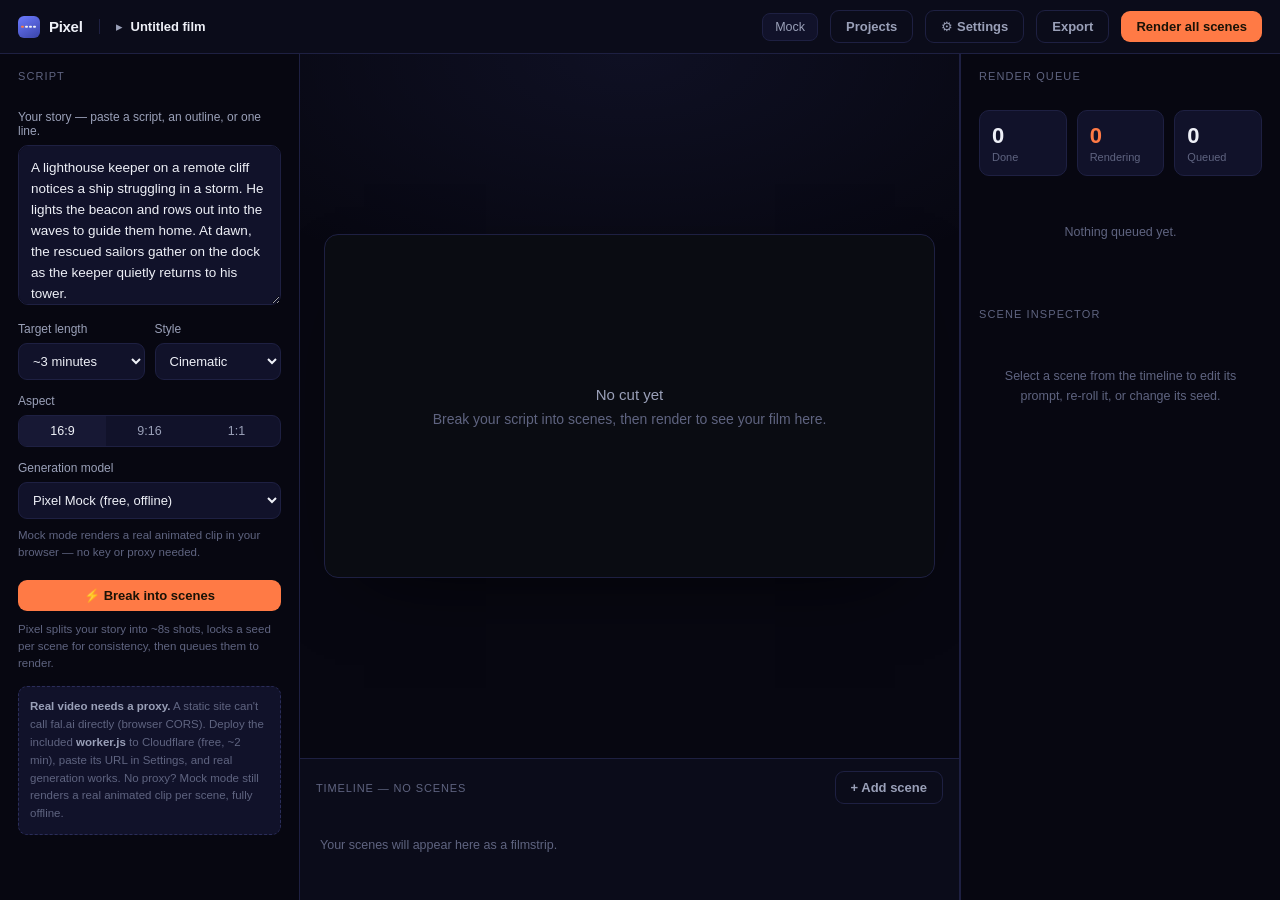
==== commit 1e652691: "update" ====
--- a/app.html
+++ b/app.html
@@ -242,7 +242,7 @@
         <p class="hint">Pixel splits your story into ~8s shots, locks a seed per scene for consistency, then queues them to render.</p>
 
         <div class="keynote">
-          <b>How keys work.</b> Your fal.ai key is stored only in this browser (localStorage) and is sent directly to fal.ai — never to any Pixel server, because there isn't one. Get a key at fal.ai/dashboard/keys.
+          <b>Real video needs a proxy.</b> A static site can't call fal.ai directly (browser CORS). Deploy the included <b>worker.js</b> to Cloudflare (free, ~2 min), paste its URL in Settings, and real generation works. No proxy? Mock mode still renders a real animated clip per scene, fully offline.
         </div>
       </div>
     </div>
@@ -309,9 +309,14 @@
   <div class="modal-card">
     <div class="modal-head"><h3>Settings</h3><button class="modal-x" id="settingsX">✕</button></div>
     <div class="modal-body">
-      <label class="fld">fal.ai API key</label>
+      <label class="fld">Proxy URL <span style="color:var(--ink-faint)">(required for real video)</span></label>
+      <input class="modal-in" id="proxyUrl" type="text" placeholder="https://pixel-fal.you.workers.dev" spellcheck="false">
+      <p class="hint">A static site can't call fal.ai directly (CORS). Deploy the included <b>worker.js</b> to Cloudflare (free, ~2 min) and paste its URL here. The README has step-by-step instructions.</p>
+
+      <label class="fld" style="margin-top:16px">fal.ai API key <span style="color:var(--ink-faint)">(only if your proxy doesn't hold one)</span></label>
       <input class="modal-in" id="falKey" type="password" placeholder="fal_xxxxxxxx:xxxxxxxx" spellcheck="false">
-      <p class="hint">Stored only in this browser. Get one at <a href="https://fal.ai/dashboard/keys" target="_blank" rel="noopener" style="color:var(--amber)">fal.ai/dashboard/keys</a>. Leave empty to stay in free Mock mode.</p>
+      <p class="hint">Sent through your proxy as a header, stored only in this browser. If you set a FAL_KEY secret on the Worker instead, leave this empty.</p>
+
       <label class="fld" style="margin-top:16px">Parallel renders</label>
       <select class="modal-in" id="parallelSel">
         <option value="1">1 — gentle on rate limits</option>
@@ -319,7 +324,7 @@
         <option value="3" selected>3 — faster</option>
       </select>
       <div class="modal-actions">
-        <button class="btn btn-ghost" id="clearKey">Clear key</button>
+        <button class="btn btn-ghost" id="testProxy">Test connection</button>
         <button class="btn btn-amber" id="saveSettings">Save</button>
       </div>
       <div id="keyStatus" class="keystatus"></div>
